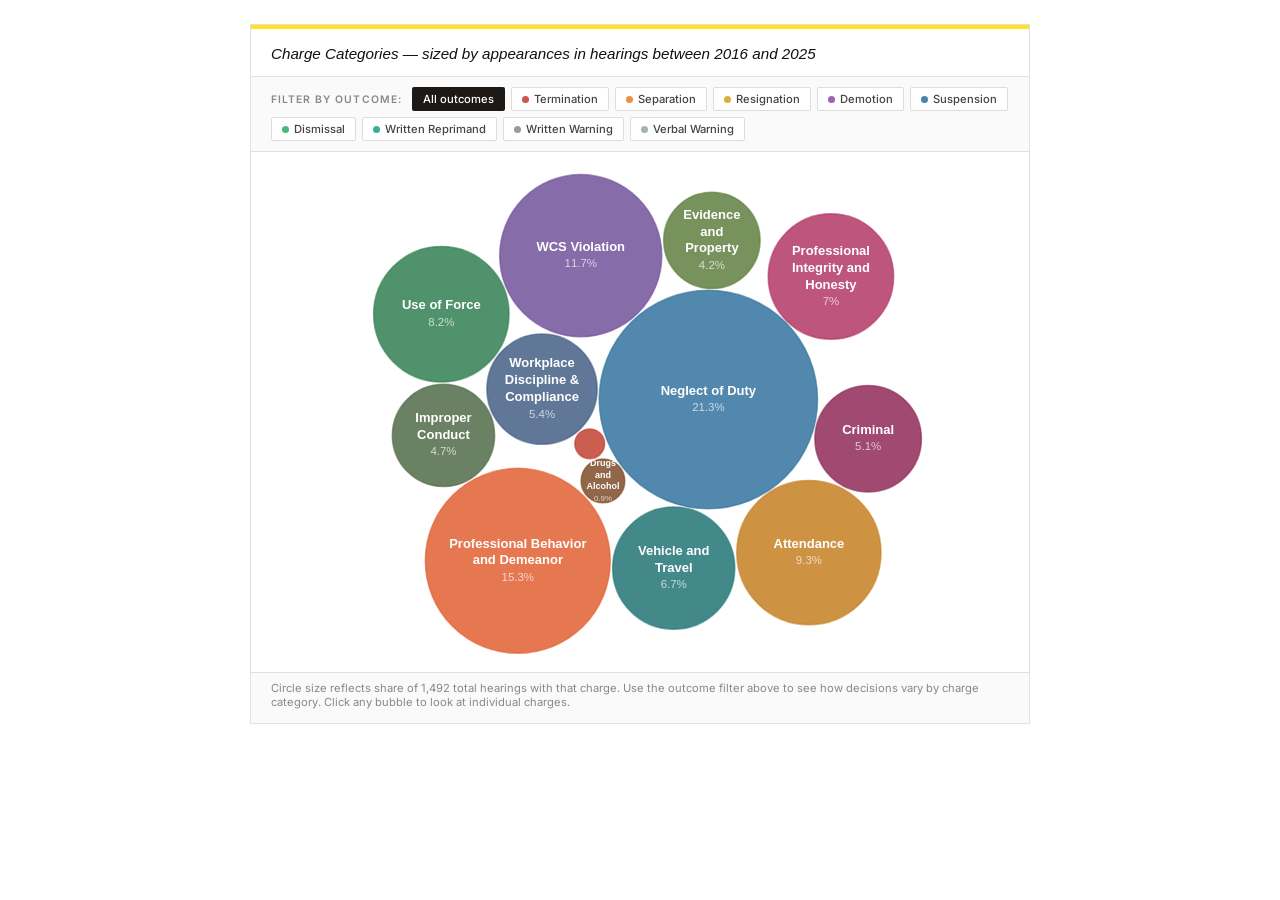
==== cpd_viz.html @ 6888d523 "initial" ====
<!DOCTYPE html>
<html lang="en">
<head>
<meta charset="UTF-8">
<meta name="viewport" content="width=device-width, initial-scale=1.0">
<title>CPD Charges Visualization</title>
<link href="https://fonts.googleapis.com/css2?family=Merriweather:ital,wght@0,700;0,900;1,400&family=Inter:wght@400;500;600&display=swap" rel="stylesheet">
<link rel="stylesheet" href="cpd_viz.css">
</head>
<body>
<div class="viz-container">
  <div class="viz-header">
    <span class="viz-title" id="viz-title">Charge Categories &mdash; sized by appearances in hearings between 2016 and 2025</span>
    <button class="back-btn" id="back-btn" onclick="showGroups()">&larr; All categories</button>
  </div>
  <div class="toggle-bar" id="toggle-bar">
    <span class="toggle-label">Filter by outcome:</span>
  </div>
  <div class="canvas-wrap">
    <canvas id="c"></canvas>
    <div class="tooltip" id="tip"></div>
  </div>
  <div class="viz-note" id="viz-note">
    Circle size reflects share of 1,492 total hearings with that charge. Use the outcome filter above to see how decisions vary by charge category. Click any bubble to look at individual charges.
  </div>
</div>
<script src="cpd_viz.js"></script>
</body>
</html>
---- cpd_viz.css ----
*, *::before, *::after { box-sizing: border-box; margin: 0; padding: 0; }
body {
  background: #fff;
  font-family: 'Inter', system-ui, sans-serif;
  display: flex;
  align-items: flex-start;
  justify-content: center;
  min-height: 100vh;
  padding: 24px;
}
.viz-container {
  width: 100%;
  max-width: 780px;
  background: #fff;
  border: 1px solid #e0e0e0;
  overflow: hidden;
}
.viz-container::before {
  content: '';
  display: block;
  height: 4px;
  background: #ffe222;
  width: 100%;
}
.viz-header {
  padding: 14px 20px 12px;
  border-bottom: 1px solid #e0e0e0;
  display: flex;
  align-items: center;
  justify-content: space-between;
  gap: 12px;
  flex-wrap: wrap;
}
.viz-title {
  font-family: 'Helvetica Neue', Helvetica, Arial, sans-serif;
  font-size: 0.95rem;
  font-style: italic;
  font-weight: 400;
  color: #111;
  line-height: 1.4;
}
.back-btn {
  display: none;
  align-items: center;
  gap: 6px;
  font-family: 'Inter', sans-serif;
  font-size: 0.72rem;
  font-weight: 600;
  letter-spacing: 0.07em;
  text-transform: uppercase;
  color: #555;
  background: none;
  border: 1px solid #ccc;
  padding: 5px 12px;
  cursor: pointer;
  transition: all 0.15s;
}
.back-btn:hover { color: #111; border-color: #111; }
.back-btn.visible { display: flex; }
.toggle-bar {
  padding: 10px 20px;
  border-bottom: 1px solid #e0e0e0;
  display: flex;
  align-items: center;
  gap: 6px;
  flex-wrap: wrap;
  background: #fafafa;
}
.toggle-label {
  font-size: 0.65rem;
  font-family: 'Inter', sans-serif;
  font-weight: 600;
  letter-spacing: 0.1em;
  text-transform: uppercase;
  color: #888;
  margin-right: 4px;
  white-space: nowrap;
}
.toggle-btn {
  font-family: 'Inter', sans-serif;
  font-size: 0.7rem;
  font-weight: 500;
  padding: 4px 10px;
  border-radius: 2px;
  border: 1px solid #ddd;
  background: white;
  cursor: pointer;
  transition: all 0.12s;
  color: #444;
  white-space: nowrap;
  display: flex;
  align-items: center;
  gap: 5px;
}
.toggle-btn:hover { border-color: #999; color: #111; }
.toggle-btn.active { color: white; border-color: transparent; }
.toggle-btn .dot {
  width: 7px; height: 7px;
  border-radius: 50%;
  background: currentColor;
  opacity: 0.85;
  flex-shrink: 0;
}
.toggle-btn.active .dot { background: rgba(255,255,255,0.8); }
.canvas-wrap { position: relative; width: 100%; background: #fff; }
canvas { display: block; width: 100%; cursor: default; }
.tooltip {
  position: absolute;
  pointer-events: none;
  background: #111;
  color: #fff;
  font-family: 'Inter', sans-serif;
  font-size: 0.75rem;
  line-height: 1.5;
  padding: 10px 14px;
  border-radius: 2px;
  max-width: 230px;
  min-width: 160px;
  opacity: 0;
  transition: opacity 0.12s;
  z-index: 10;
}
.tooltip.visible { opacity: 1; }
.tooltip .tt-title {
  font-weight: 700;
  font-size: 0.82rem;
  display: block;
  margin-bottom: 2px;
  font-family: 'Merriweather', serif;
  font-style: italic;
}
.tooltip .tt-total {
  font-size: 0.68rem;
  opacity: 0.55;
  margin-bottom: 8px;
  display: block;
  padding-bottom: 7px;
  border-bottom: 1px solid rgba(255,255,255,0.15);
}
.tooltip .tt-row { display: flex; align-items: center; gap: 7px; margin-top: 4px; }
.tooltip .tt-swatch { width: 8px; height: 8px; border-radius: 50%; flex-shrink: 0; }
.tooltip .tt-label { flex: 1; font-size: 0.72rem; }
.tooltip .tt-count { font-size: 0.72rem; font-weight: 600; white-space: nowrap; }
.tooltip .tt-pct { font-size: 0.68rem; opacity: 0.5; margin-left: 2px; }
.viz-note {
  font-size: 0.7rem;
  color: #888;
  padding: 8px 20px 14px;
  font-family: 'Inter', sans-serif;
  border-top: 1px solid #e0e0e0;
  background: #fafafa;
}
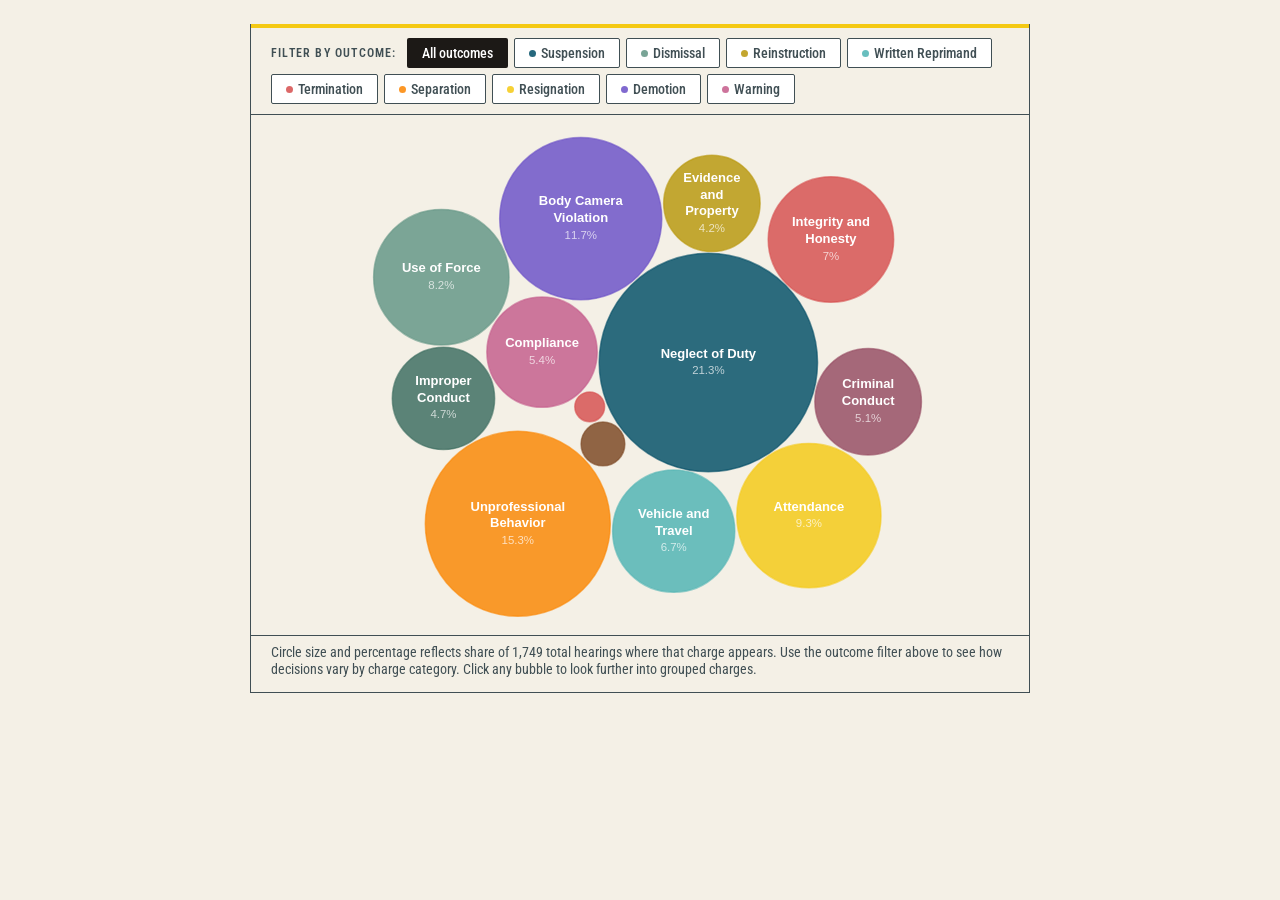
==== commit b913e24a: "update visualization styles, layout, and logic" ====
--- a/cpd_viz.html
+++ b/cpd_viz.html
@@ -4,24 +4,21 @@
 <meta charset="UTF-8">
 <meta name="viewport" content="width=device-width, initial-scale=1.0">
 <title>CPD Charges Visualization</title>
-<link href="https://fonts.googleapis.com/css2?family=Merriweather:ital,wght@0,700;0,900;1,400&family=Inter:wght@400;500;600&display=swap" rel="stylesheet">
+<link href="https://fonts.googleapis.com/css2?family=Roboto+Condensed:wght@400;600;700&family=Merriweather:ital,wght@0,700;1,400&display=swap" rel="stylesheet">
 <link rel="stylesheet" href="cpd_viz.css">
 </head>
 <body>
 <div class="viz-container">
-  <div class="viz-header">
-    <span class="viz-title" id="viz-title">Charge Categories &mdash; sized by appearances in hearings between 2016 and 2025</span>
-    <button class="back-btn" id="back-btn" onclick="showGroups()">&larr; All categories</button>
-  </div>
   <div class="toggle-bar" id="toggle-bar">
     <span class="toggle-label">Filter by outcome:</span>
   </div>
   <div class="canvas-wrap">
     <canvas id="c"></canvas>
     <div class="tooltip" id="tip"></div>
+    <button class="back-btn" id="back-btn" onclick="showGroups()">&larr; All categories</button>
   </div>
   <div class="viz-note" id="viz-note">
-    Circle size reflects share of 1,492 total hearings with that charge. Use the outcome filter above to see how decisions vary by charge category. Click any bubble to look at individual charges.
+    Circle size and percentage reflects share of 1,749 total hearings where that charge appears. Use the outcome filter above to see how decisions vary by charge category. Click any bubble to look further into grouped charges.
   </div>
 </div>
 <script src="cpd_viz.js"></script>
--- a/cpd_viz.css
+++ b/cpd_viz.css
@@ -1,7 +1,7 @@
-*, *::before, *::after { box-sizing: border-box; margin: 0; padding: 0; }
+* {box-sizing: border-box; margin: 0; padding: 0; }
 body {
-  background: #fff;
-  font-family: 'Inter', system-ui, sans-serif;
+  background: #F4F0E6;
+  font-family: 'Roboto Condensed', system-ui, sans-serif;
   display: flex;
   align-items: flex-start;
   justify-content: center;
@@ -11,88 +11,76 @@
 .viz-container {
   width: 100%;
   max-width: 780px;
-  background: #fff;
-  border: 1px solid #e0e0e0;
+  background: #F4F0E6;
+  border: 1px solid #404F54;
+  border-top: none;
   overflow: hidden;
 }
 .viz-container::before {
   content: '';
   display: block;
   height: 4px;
-  background: #ffe222;
+  background: #F4C913;
   width: 100%;
-}
-.viz-header {
-  padding: 14px 20px 12px;
-  border-bottom: 1px solid #e0e0e0;
-  display: flex;
-  align-items: center;
-  justify-content: space-between;
-  gap: 12px;
-  flex-wrap: wrap;
-}
-.viz-title {
-  font-family: 'Helvetica Neue', Helvetica, Arial, sans-serif;
-  font-size: 0.95rem;
-  font-style: italic;
-  font-weight: 400;
-  color: #111;
-  line-height: 1.4;
 }
 .back-btn {
   display: none;
+  position: absolute;
+  top: 12px;
+  right: 14px;
   align-items: center;
   gap: 6px;
-  font-family: 'Inter', sans-serif;
+  font-family: 'Roboto Condensed', sans-serif;
   font-size: 0.72rem;
   font-weight: 600;
   letter-spacing: 0.07em;
   text-transform: uppercase;
-  color: #555;
-  background: none;
-  border: 1px solid #ccc;
+  color: #404F54;
+  background: #F4F0E6;
+  border: 1px solid #404F54;
   padding: 5px 12px;
   cursor: pointer;
   transition: all 0.15s;
+  z-index: 5;
 }
-.back-btn:hover { color: #111; border-color: #111; }
+.back-btn:hover { color: #404F54; border-color: #404F54; }
 .back-btn.visible { display: flex; }
 .toggle-bar {
   padding: 10px 20px;
-  border-bottom: 1px solid #e0e0e0;
+  border-bottom: 1px solid #404F54;
   display: flex;
   align-items: center;
   gap: 6px;
   flex-wrap: wrap;
-  background: #fafafa;
+  background: #F4F0E6;
 }
 .toggle-label {
-  font-size: 0.65rem;
-  font-family: 'Inter', sans-serif;
+  font-size: 0.75rem;
+  font-family: 'Roboto Condensed', sans-serif;
   font-weight: 600;
   letter-spacing: 0.1em;
   text-transform: uppercase;
-  color: #888;
+  color: #404F54;
   margin-right: 4px;
   white-space: nowrap;
 }
 .toggle-btn {
-  font-family: 'Inter', sans-serif;
-  font-size: 0.7rem;
+  font-family: 'Roboto Condensed', sans-serif;
+  font-size: 0.85rem;
   font-weight: 500;
-  padding: 4px 10px;
+  padding: 6px 14px;
   border-radius: 2px;
-  border: 1px solid #ddd;
-  background: white;
+  border: 1px solid #404F54;
+  background: #fff;
   cursor: pointer;
   transition: all 0.12s;
-  color: #444;
+  color: #404F54;
   white-space: nowrap;
   display: flex;
   align-items: center;
   gap: 5px;
 }
-.toggle-btn:hover { border-color: #999; color: #111; }
+.toggle-btn:hover { border-color: #404F54; color: #404F54; }
 .toggle-btn.active { color: white; border-color: transparent; }
 .toggle-btn .dot {
   width: 7px; height: 7px;
@@ -102,14 +90,14 @@
   flex-shrink: 0;
 }
 .toggle-btn.active .dot { background: rgba(255,255,255,0.8); }
-.canvas-wrap { position: relative; width: 100%; background: #fff; }
+.canvas-wrap { position: relative; width: 100%; background: #F4F0E6; }
 canvas { display: block; width: 100%; cursor: default; }
 .tooltip {
   position: absolute;
   pointer-events: none;
-  background: #111;
+  background: #404F54;
   color: #fff;
-  font-family: 'Inter', sans-serif;
+  font-family: 'Roboto Condensed', sans-serif;
   font-size: 0.75rem;
   line-height: 1.5;
   padding: 10px 14px;
@@ -143,10 +131,10 @@
 .tooltip .tt-count { font-size: 0.72rem; font-weight: 600; white-space: nowrap; }
 .tooltip .tt-pct { font-size: 0.68rem; opacity: 0.5; margin-left: 2px; }
 .viz-note {
-  font-size: 0.7rem;
-  color: #888;
+  font-size: 0.9rem;
+  color: #404F54;
   padding: 8px 20px 14px;
-  font-family: 'Inter', sans-serif;
-  border-top: 1px solid #e0e0e0;
-  background: #fafafa;
-}+  font-family: 'Roboto Condensed', sans-serif;
+  border-top: 1px solid #404F54;
+  background: #F4F0E6;
+}
